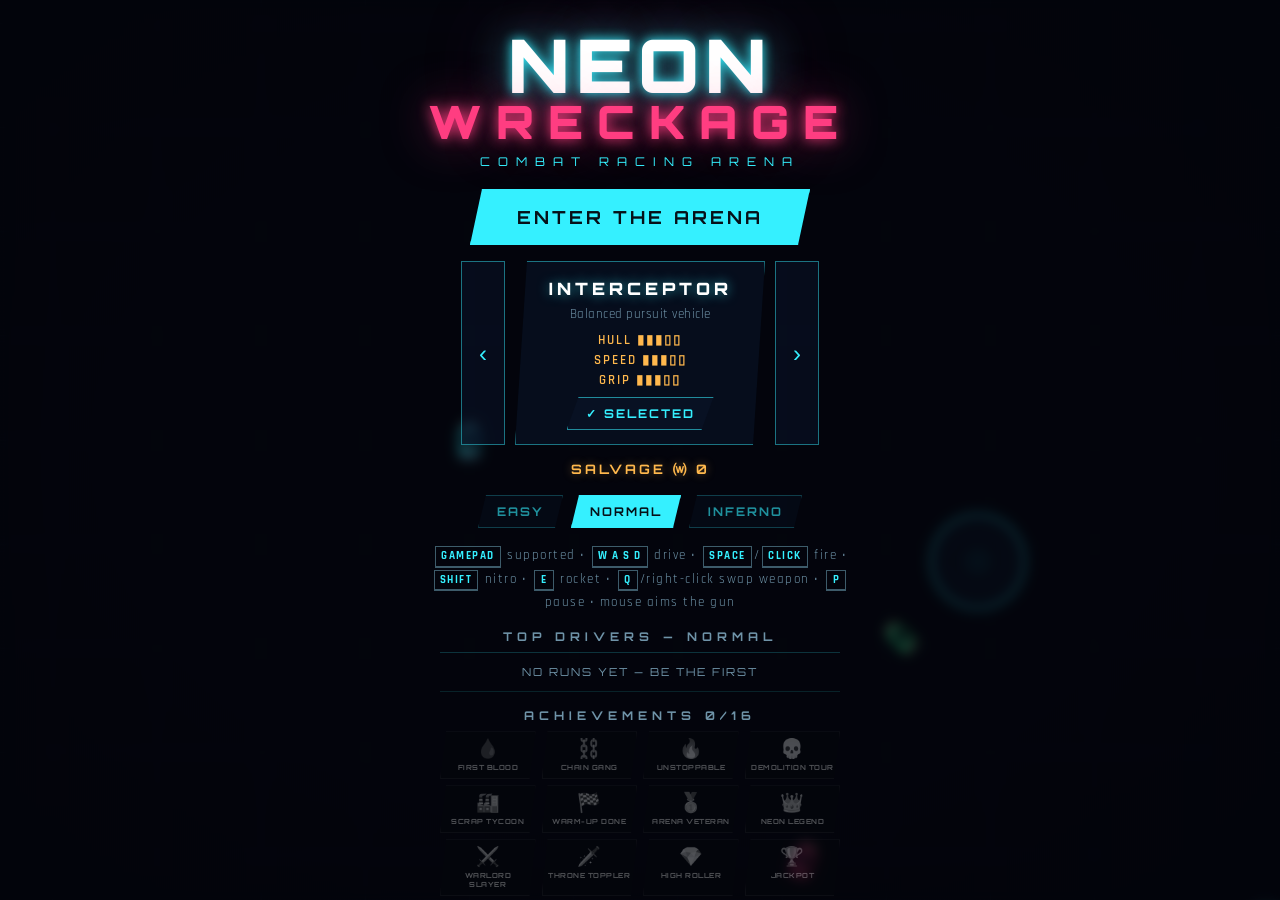
==== index.html @ 8a06252d "Android hardening + full offline UX + adaptive quality - Platform layer (js/platform.js): haptic fee" ====
<!DOCTYPE html>
<html lang="en">
<head>
<meta charset="utf-8">
<meta name="viewport" content="width=device-width, initial-scale=1, maximum-scale=1, user-scalable=no, viewport-fit=cover">
<title>NEON WRECKAGE — Combat Racing Arena</title>
<meta name="description" content="Top-down neon combat racing: drift, shoot, rocket and survive endless waves of rival cars.">
<meta name="theme-color" content="#04060f">
<link rel="icon" href="data:image/svg+xml,%3Csvg xmlns='http://www.w3.org/2000/svg' viewBox='0 0 32 32'%3E%3Ccircle cx='16' cy='16' r='13' fill='none' stroke='%2335f0ff' stroke-width='3'/%3E%3Ccircle cx='16' cy='16' r='5' fill='%23ff3d81'/%3E%3C/svg%3E">
<link rel="manifest" href="manifest.webmanifest">
<link rel="apple-touch-icon" href="assets/icon-192.png">
<meta name="mobile-web-app-capable" content="yes">
<meta name="apple-mobile-web-app-capable" content="yes">
<meta name="apple-mobile-web-app-status-bar-style" content="black-translucent">
<meta name="apple-mobile-web-app-title" content="NeonWreck">
<link rel="preconnect" href="https://fonts.googleapis.com">
<link rel="preconnect" href="https://fonts.gstatic.com" crossorigin>
<link href="https://fonts.googleapis.com/css2?family=Orbitron:wght@500;700;900&family=Rajdhani:wght@500;600;700&display=swap" rel="stylesheet">
<link rel="stylesheet" href="css/style.css">
</head>
<body>
<div id="app">
  <canvas id="game"></canvas>

  <!-- ======================= IN-GAME HUD ======================= -->
  <div id="hud" class="hidden">
    <div class="hud-left">
      <div class="bar hp"><div class="fill" id="hp-fill"></div><span id="hp-text">100</span><span class="bar-label">HULL</span></div>
      <div class="bar boost"><div class="fill" id="boost-fill"></div><span class="bar-label">NITRO</span></div>
      <div class="chip" id="rocket-chip">ROCKETS <b id="rocket-charges">2</b></div>
      <div class="chip" id="weapon-chip">GUN <b id="weapon-name">MG</b></div>
    </div>
    <div class="hud-center">
      <div id="wave-label">WAVE 1</div>
      <div id="enemies-label">4 HOSTILES</div>
    </div>
    <div id="boss-bar" class="hidden"><span id="boss-name">WARLORD</span><div class="bb-track"><i id="boss-fill"></i></div></div>
    <div class="hud-right">
      <div id="score-label">SCORE</div>
      <div id="score-value">0</div>
      <div id="combo" class="hidden"><span id="combo-x">x2</span><em>COMBO</em><div id="combo-bar"><i id="combo-fill"></i></div></div>
    </div>
    <div class="hud-buttons">
      <button id="btn-full" class="icon-btn" aria-label="Fullscreen">&#x26F6;</button>
      <button id="btn-mute" class="icon-btn" aria-label="Toggle sound">&#9834;</button>
      <button id="btn-pause" class="icon-btn" aria-label="Pause">&#10074;&#10074;</button>
    </div>
    <div id="offline-badge" class="hidden">&#9889; OFFLINE &mdash; PROGRESS SAVES LOCALLY</div>
  </div>

  <div id="banner"></div>
  <div id="hit-flash"></div>
  <div id="vignette"></div>
  <div id="scanlines"></div>

  <!-- ======================= TOUCH CONTROLS ======================= -->
  <div id="touch-ui" class="hidden">
    <div id="stick-zone"></div>
    <div id="stick" class="hidden"><div id="stick-knob"></div></div>
    <div id="btn-fire" class="tbtn"><span>FIRE</span></div>
    <div id="btn-rocket" class="tbtn small"><span>RKT</span></div>
    <div id="btn-boost" class="tbtn small"><span>NOS</span></div>
    <div id="btn-swap" class="tbtn small hidden"><span>SWP</span></div>
  </div>

  <!-- ======================= START SCREEN ======================= -->
  <div id="screen-start" class="screen visible">
    <div class="screen-inner">
      <div class="logo-wrap">
        <h1 class="logo">NEON<span>WRECKAGE</span></h1>
        <p class="tagline">COMBAT RACING ARENA</p>
      </div>
      <button id="btn-play" class="btn primary big">ENTER THE ARENA</button>
      <div class="garage">
        <button id="car-prev" class="arrow-btn" aria-label="Previous car">&#8249;</button>
        <div id="car-card" class="car-card">
          <div id="car-name">INTERCEPTOR</div>
          <div id="car-desc">Balanced pursuit vehicle</div>
          <div id="car-stats"></div>
          <button id="car-action" class="btn small-btn">&#10003; SELECTED</button>
        </div>
        <button id="car-next" class="arrow-btn" aria-label="Next car">&#8250;</button>
      </div>
      <div id="bank-label">SALVAGE &#x24B2; 0</div>
      <div class="diff-row">
        <button class="diff-btn" data-diff="easy">EASY</button>
        <button class="diff-btn" data-diff="normal">NORMAL</button>
        <button class="diff-btn" data-diff="inferno">INFERNO</button>
      </div>
      <div id="controls-hint" class="hint"></div>
      <div class="hs-block">
        <h2>TOP DRIVERS<span id="hs-diff-tag-start"></span></h2>
        <div id="start-highscores" class="hs-table"></div>
      </div>
      <div class="hs-block">
        <h2>ACHIEVEMENTS <span id="ach-count"></span></h2>
        <div id="ach-grid" class="ach-grid"></div>
      </div>
    </div>
  </div>

  <!-- achievement toast -->
  <div id="ach-toast"><span class="ic">&#127942;</span><div class="tx"><b>ACHIEVEMENT UNLOCKED</b><em id="ach-name"></em></div></div>

  <!-- PWA install banner -->
  <div id="install-banner" class="hidden"><span>&#128248; Install NEON WRECKAGE for fullscreen play</span><button id="btn-install" class="btn small-btn">INSTALL</button><button id="btn-install-x" aria-label="Dismiss">&times;</button></div>

  <!-- service worker update banner -->
  <div id="update-banner" class="hidden"><span>&#9889; New version ready</span><button id="btn-update" class="btn small-btn">REFRESH</button></div>

  <!-- ======================= PAUSE SCREEN ======================= -->
  <div id="screen-pause" class="screen">
    <div class="screen-inner">
      <h1 class="title-sm">PAUSED</h1>
      <button id="btn-resume" class="btn primary big">RESUME</button>
      <button id="btn-restart" class="btn">RESTART RUN</button>
      <button id="btn-quit" class="btn">QUIT TO MENU</button>
      <p class="hint">P / ESC to resume</p>
    </div>
  </div>

  <!-- ======================= UPGRADE SCREEN ======================= -->
  <div id="screen-upgrade" class="screen">
    <div class="screen-inner">
      <h1 class="title-sm">LEVEL UP</h1>
      <p class="hint-up">CHOOSE ONE UPGRADE</p>
      <div id="upgrade-cards" class="cards"></div>
      <p class="hint">Press <span class="key">1</span> <span class="key">2</span> <span class="key">3</span> or tap a card</p>
    </div>
  </div>

  <!-- ======================= GAME OVER SCREEN ======================= -->
  <div id="screen-over" class="screen">
    <div class="screen-inner">
      <h1 class="title-sm wrecked">WRECKED</h1>
      <div id="new-best" class="new-best hidden">&#9733; NEW PERSONAL BEST &#9733;</div>
      <div class="stats-grid">
        <div class="stat main"><label>SCORE</label><b id="stat-score">0</b></div>
        <div class="stat"><label>KILLS</label><b id="stat-kills">0</b></div>
        <div class="stat"><label>MAX COMBO</label><b id="stat-combo">x1</b></div>
        <div class="stat"><label>WAVE</label><b id="stat-wave">1</b></div>
        <div class="stat"><label>TIME</label><b id="stat-time">0:00</b></div>
        <div class="stat"><label>SALVAGE</label><b id="stat-coins">+0</b></div>
      </div>
      <div id="save-row" class="save-row hidden">
        <input id="name-input" maxlength="12" placeholder="YOUR NAME" autocomplete="off" spellcheck="false">
        <button id="btn-save" class="btn">SAVE</button>
      </div>
      <div class="hs-block">
        <h2>TOP DRIVERS<span id="hs-diff-tag-over"></span></h2>
        <div id="over-highscores" class="hs-table"></div>
      </div>
      <button id="btn-again" class="btn primary big">RACE AGAIN</button>
      <button id="btn-menu" class="btn">MENU</button>
      <p class="hint">R / ENTER for instant restart</p>
    </div>
  </div>
</div>

<noscript><p style="color:#fff;font-family:sans-serif;padding:2em">This game requires JavaScript.</p></noscript>
<script src="js/core.js"></script>
<script src="js/audio.js"></script>
<script src="js/fx.js"></script>
<script src="js/achievements.js"></script>
<script src="js/input.js"></script>
<script src="js/platform.js"></script>
<script src="js/game.js"></script>
<script>
if ('serviceWorker' in navigator) {
  window.addEventListener('load', function () {
    navigator.serviceWorker.register('./sw.js').then(function (reg) {
      if (window.Platform && Platform.swReady) Platform.swReady(reg);
    }).catch(function () {});
  });
}
</script>
</body>
</html>
---- css/style.css ----
/* ============================================================
   NEON WRECKAGE — style
   ============================================================ */
:root {
  --cyan: #35f0ff;
  --pink: #ff3d81;
  --amber: #ffb84d;
  --violet: #b06cff;
  --ink: #04060f;
  --panel: rgba(8, 14, 30, 0.86);
  --text: #d9f6ff;
  --dim: #6f93a8;
  --hud-font: 'Orbitron', 'Segoe UI', sans-serif;
  --body-font: 'Rajdhani', 'Segoe UI', sans-serif;
}

* { margin: 0; padding: 0; box-sizing: border-box; }

html, body {
  height: 100%;
  overflow: hidden;
  background: var(--ink);
  overscroll-behavior: none;
}

body {
  font-family: var(--body-font);
  color: var(--text);
  -webkit-user-select: none;
  user-select: none;
  -webkit-tap-highlight-color: transparent;
  touch-action: none;
}

#app { position: fixed; inset: 0; }

canvas#game {
  position: absolute;
  inset: 0;
  width: 100%;
  height: 100%;
  display: block;
  background: var(--ink);
}

.hidden { display: none !important; }

/* ---------------- overlays ---------------- */
#vignette {
  position: absolute; inset: 0; pointer-events: none; z-index: 5;
  background: radial-gradient(ellipse at center, transparent 52%, rgba(2, 4, 10, 0.55) 100%);
}
#scanlines {
  position: absolute; inset: 0; pointer-events: none; z-index: 5; opacity: 0.10;
  background: repeating-linear-gradient(0deg, rgba(255,255,255,0.35) 0 1px, transparent 1px 3px);
  mix-blend-mode: overlay;
}
#hit-flash {
  position: absolute; inset: 0; pointer-events: none; z-index: 6; opacity: 0;
  background: radial-gradient(ellipse at center, transparent 40%, rgba(255, 30, 70, 0.45) 100%);
  transition: opacity 0.35s ease-out;
}
#hit-flash.on { opacity: 1; transition: none; }

/* ---------------- HUD ---------------- */
#hud {
  position: absolute; inset: 0; pointer-events: none; z-index: 10;
  padding: calc(10px + env(safe-area-inset-top)) calc(12px + env(safe-area-inset-right))
           calc(10px + env(safe-area-inset-bottom)) calc(12px + env(safe-area-inset-left));
  font-family: var(--hud-font);
}
.hud-left { position: absolute; left: calc(12px + env(safe-area-inset-left)); top: calc(10px + env(safe-area-inset-top)); width: 190px; }

.bar {
  position: relative; height: 18px; margin-bottom: 6px;
  background: rgba(10, 20, 38, 0.8);
  border: 1px solid rgba(53, 240, 255, 0.35);
  box-shadow: 0 0 8px rgba(53, 240, 255, 0.15), inset 0 0 6px rgba(0,0,0,0.6);
  clip-path: polygon(0 0, 100% 0, calc(100% - 9px) 100%, 0 100%);
}
.bar .fill {
  position: absolute; inset: 2px; transform-origin: left center; transform: scaleX(1);
  transition: transform 0.12s linear;
}
.bar.hp .fill { background: linear-gradient(90deg, #17c96a, #5cff9d); box-shadow: 0 0 10px rgba(60,255,140,0.6); }
.bar.hp.low .fill { background: linear-gradient(90deg, #c9173f, #ff5470); box-shadow: 0 0 12px rgba(255,60,90,0.8); }
.bar.boost { height: 12px; width: 82%; }
.bar.boost .fill { background: linear-gradient(90deg, #ff7b3d, #ffd24d); box-shadow: 0 0 10px rgba(255,150,60,0.6); }
.bar-label {
  position: absolute; left: 6px; top: 50%; transform: translateY(-50%);
  font-size: 9px; letter-spacing: 2px; color: rgba(235,255,255,0.92); font-weight: 700;
  text-shadow: 0 1px 2px rgba(0,0,0,0.9);
}
#hp-text {
  position: absolute; right: 14px; top: 50%; transform: translateY(-50%);
  font-size: 10px; font-weight: 700; color: #eaffff; text-shadow: 0 1px 2px #000;
}

.chip {
  display: inline-block; margin-top: 2px; padding: 2px 10px 1px;
  font-size: 11px; font-weight: 700; letter-spacing: 2px; color: var(--amber);
  border: 1px solid rgba(255, 184, 77, 0.5);
  background: rgba(30, 18, 6, 0.6);
}
.chip b { font-size: 13px; color: #ffe9c2; }
.chip.ready { animation: chipPulse 1s ease-in-out infinite; }
@keyframes chipPulse { 50% { box-shadow: 0 0 12px rgba(255,184,77,0.7); } }

.hud-center {
  position: absolute; left: 50%; top: calc(8px + env(safe-area-inset-top)); transform: translateX(-50%);
  text-align: center;
}
#wave-label { font-size: 17px; font-weight: 900; letter-spacing: 4px; color: var(--cyan); text-shadow: 0 0 12px rgba(53,240,255,0.8); }
#enemies-label { font-size: 10px; letter-spacing: 3px; color: var(--pink); margin-top: 2px; font-weight: 700; }

/* boss health bar */
#boss-bar {
  position: absolute; left: 50%; top: calc(52px + env(safe-area-inset-top)); transform: translateX(-50%);
  width: min(440px, 62vw); text-align: center;
}
#boss-name {
  font-family: var(--hud-font); font-size: 11px; font-weight: 700; letter-spacing: 4px;
  color: #ff5470; text-shadow: 0 0 10px rgba(255, 60, 100, 0.8);
}
.bb-track {
  margin-top: 4px; height: 12px; border: 1px solid rgba(255, 60, 100, 0.6);
  background: rgba(20, 6, 12, 0.75); box-shadow: 0 0 12px rgba(255, 40, 80, 0.25), inset 0 0 6px rgba(0,0,0,0.7);
  clip-path: polygon(6px 0, 100% 0, calc(100% - 6px) 100%, 0 100%);
}
#boss-fill {
  display: block; height: 100%; transform-origin: left center; transform: scaleX(1);
  background: linear-gradient(90deg, #a01030, #ff3d5e 60%, #ff7b90);
  box-shadow: 0 0 12px rgba(255, 60, 100, 0.8);
  transition: transform 0.15s linear;
}

.hud-right { position: absolute; right: calc(64px + env(safe-area-inset-right)); top: calc(8px + env(safe-area-inset-top)); text-align: right; }
#score-label { font-size: 9px; letter-spacing: 3px; color: var(--dim); }
#score-value { font-size: 26px; font-weight: 900; color: #fff; text-shadow: 0 0 14px rgba(53,240,255,0.7); line-height: 1; }
#score-value.pop { animation: scorePop 0.25s ease-out; }
@keyframes scorePop { 30% { transform: scale(1.18); color: var(--cyan); } }

#combo { margin-top: 4px; }
#combo-x { font-size: 18px; font-weight: 900; color: var(--amber); text-shadow: 0 0 12px rgba(255,184,77,0.9); }
#combo-x.pop { animation: scorePop 0.2s ease-out; }
#combo em { font-style: normal; font-size: 9px; letter-spacing: 2px; color: var(--dim); margin-left: 4px; }
#combo-bar { width: 86px; height: 3px; margin: 3px 0 0 auto; background: rgba(255,255,255,0.12); }
#combo-fill { display: block; height: 100%; background: var(--amber); transform-origin: left center; box-shadow: 0 0 6px var(--amber); }

.hud-buttons { position: absolute; right: calc(10px + env(safe-area-inset-right)); top: calc(8px + env(safe-area-inset-top)); display: flex; gap: 8px; pointer-events: auto; }
.icon-btn {
  width: 38px; height: 38px; cursor: pointer;
  background: rgba(8, 14, 30, 0.7); color: var(--cyan);
  border: 1px solid rgba(53, 240, 255, 0.45);
  font-family: var(--hud-font); font-size: 13px; font-weight: 700;
  pointer-events: auto; touch-action: none;
}
.icon-btn:hover { background: rgba(53, 240, 255, 0.15); box-shadow: 0 0 10px rgba(53,240,255,0.5); }
.icon-btn:active { transform: scale(0.92); }
#btn-mute.off { color: var(--dim); border-color: rgba(120,140,160,0.35); text-decoration: line-through; }

/* ---------------- banner ---------------- */
#banner {
  position: absolute; left: 50%; top: 26%; transform: translate(-50%, 0) scale(0.6);
  z-index: 11; pointer-events: none; opacity: 0;
  font-family: var(--hud-font); font-weight: 900; font-size: 52px; letter-spacing: 10px;
  color: #fff; text-shadow: 0 0 18px var(--cyan), 0 0 60px rgba(53,240,255,0.6);
  white-space: nowrap;
}
#banner.show { animation: bannerIn 1.6s cubic-bezier(0.16, 1, 0.3, 1) forwards; }
@keyframes bannerIn {
  0% { opacity: 0; transform: translate(-50%, 0) scale(1.9); letter-spacing: 30px; }
  18% { opacity: 1; transform: translate(-50%, 0) scale(1); letter-spacing: 10px; }
  75% { opacity: 1; }
  100% { opacity: 0; transform: translate(-50%, -26px) scale(1.02); }
}

/* ---------------- screens ---------------- */
.screen {
  position: absolute; inset: 0; z-index: 20;
  display: flex; align-items: center; justify-content: center;
  background: rgba(3, 5, 12, 0.72);
  backdrop-filter: blur(6px); -webkit-backdrop-filter: blur(6px);
  opacity: 0; visibility: hidden; pointer-events: none;
  transition: opacity 0.28s ease;
  overflow-y: auto;
}
.screen.visible { opacity: 1; visibility: visible; pointer-events: auto; }
.screen-inner {
  display: flex; flex-direction: column; align-items: center; gap: 16px;
  padding: 30px 24px 40px; max-width: 560px; width: 100%; text-align: center;
  margin: auto;
}

.logo-wrap { margin-bottom: 4px; }
.logo {
  font-family: var(--hud-font); font-weight: 900; font-size: clamp(42px, 9vw, 74px);
  line-height: 0.95; letter-spacing: 6px; color: #fff;
  text-shadow: 0 0 12px var(--cyan), 0 0 42px rgba(53,240,255,0.55), 0 0 90px rgba(255,61,129,0.35);
  animation: logoFlicker 4.5s linear infinite;
}
.logo span { display: block; font-size: 0.62em; letter-spacing: 14px; color: var(--pink); text-shadow: 0 0 14px var(--pink), 0 0 50px rgba(255,61,129,0.6); }
@keyframes logoFlicker {
  0%, 100% { opacity: 1; } 3% { opacity: 0.75; } 4% { opacity: 1; }
  42% { opacity: 1; } 43% { opacity: 0.6; } 44% { opacity: 1; } 45% { opacity: 0.8; } 46% { opacity: 1; }
}
.tagline { margin-top: 10px; font-family: var(--hud-font); font-size: 12px; letter-spacing: 8px; color: var(--cyan); }
.title-sm {
  font-family: var(--hud-font); font-weight: 900; font-size: clamp(34px, 7vw, 52px);
  letter-spacing: 8px; color: #fff; text-shadow: 0 0 16px var(--cyan), 0 0 50px rgba(53,240,255,0.5);
}
.title-sm.wrecked { color: #fff; text-shadow: 0 0 16px var(--pink), 0 0 55px rgba(255,61,129,0.65); }

/* buttons */
.btn {
  font-family: var(--hud-font); font-weight: 700; font-size: 15px; letter-spacing: 3px;
  color: var(--cyan); background: rgba(10, 20, 40, 0.55);
  border: 1px solid rgba(53, 240, 255, 0.55);
  padding: 12px 30px; cursor: pointer; position: relative;
  clip-path: polygon(12px 0, 100% 0, calc(100% - 12px) 100%, 0 100%);
  transition: background 0.15s, box-shadow 0.15s, transform 0.08s;
  touch-action: manipulation;
}
.btn:hover { background: rgba(53, 240, 255, 0.16); box-shadow: 0 0 18px rgba(53,240,255,0.45); }
.btn:active { transform: scale(0.96); }
.btn.primary { color: #061018; background: var(--cyan); border-color: var(--cyan); box-shadow: 0 0 26px rgba(53,240,255,0.55); text-shadow: none; }
.btn.primary:hover { background: #7ff7ff; box-shadow: 0 0 36px rgba(53,240,255,0.85); }
.btn.big { font-size: 18px; padding: 16px 46px; }

.hint { font-size: 13px; letter-spacing: 1.5px; color: var(--dim); line-height: 1.7; max-width: 460px; }
.hint b { color: var(--text); font-weight: 700; }
.hint-up { font-family: var(--hud-font); font-size: 12px; letter-spacing: 5px; color: var(--amber); margin-top: -6px; }

/* upgrade cards */
.cards { display: flex; flex-wrap: wrap; justify-content: center; gap: 14px; }
.card {
  width: 152px; min-height: 178px; padding: 18px 12px 12px; cursor: pointer;
  display: flex; flex-direction: column; align-items: center; gap: 8px;
  font-family: var(--body-font); color: var(--text);
  background: rgba(8, 16, 32, 0.85);
  border: 1px solid rgba(53, 240, 255, 0.4);
  clip-path: polygon(10px 0, 100% 0, calc(100% - 10px) 100%, 0 100%);
  transition: background 0.15s, box-shadow 0.15s, transform 0.12s;
  touch-action: manipulation;
}
.card .ic { font-size: 34px; line-height: 1; filter: drop-shadow(0 0 8px rgba(53,240,255,0.45)); }
.card .nm { font-family: var(--hud-font); font-size: 12px; font-weight: 700; letter-spacing: 1px; color: #fff; text-align: center; }
.card .ds { font-size: 12.5px; color: var(--dim); text-align: center; line-height: 1.35; flex: 1; }
.card .lv { font-family: var(--hud-font); font-size: 10px; letter-spacing: 2px; color: var(--amber); }
.card .key { align-self: center; }
.card:hover { background: rgba(53, 240, 255, 0.12); box-shadow: 0 0 22px rgba(53,240,255,0.35); transform: translateY(-4px); }
.card:hover .ic { filter: drop-shadow(0 0 12px rgba(53,240,255,0.8)); }
.card:active { transform: scale(0.95); }
@media (max-width: 560px) {
  .card { width: calc(50% - 14px); min-height: 150px; padding: 12px 8px 10px; }
  .card .ic { font-size: 26px; }
}
.key { display:inline-block; min-width:20px; padding:0 5px; margin:0 2px; border:1px solid rgba(120,180,200,0.5); border-bottom-width:2px; font-weight:700; color:var(--cyan); font-size:11px; }

/* stats / game over */
.stats-grid { display: flex; flex-wrap: wrap; justify-content: center; gap: 10px; }
.stat {
  min-width: 86px; padding: 8px 14px;
  border: 1px solid rgba(53, 240, 255, 0.25); background: rgba(8, 16, 32, 0.7);
  clip-path: polygon(8px 0, 100% 0, calc(100% - 8px) 100%, 0 100%);
}
.stat label { display: block; font-family: var(--hud-font); font-size: 9px; letter-spacing: 2px; color: var(--dim); }
.stat b { font-family: var(--hud-font); font-size: 22px; font-weight: 700; color: #fff; }
.stat.main { border-color: rgba(255, 184, 77, 0.6); }
.stat.main b { font-size: 34px; color: var(--amber); text-shadow: 0 0 16px rgba(255,184,77,0.7); }

.new-best {
  font-family: var(--hud-font); font-weight: 700; letter-spacing: 4px; font-size: 15px;
  color: var(--amber); text-shadow: 0 0 14px rgba(255,184,77,0.8);
  animation: bestBlink 0.9s ease-in-out infinite;
}
@keyframes bestBlink { 50% { opacity: 0.45; } }

.save-row { display: flex; gap: 10px; }
#name-input {
  font-family: var(--hud-font); font-size: 15px; font-weight: 700; letter-spacing: 2px;
  color: var(--cyan); background: rgba(8, 16, 32, 0.85);
  border: 1px solid rgba(53, 240, 255, 0.45); padding: 10px 14px; width: 190px;
  outline: none; text-transform: uppercase; text-align: center;
}
#name-input:focus { box-shadow: 0 0 12px rgba(53,240,255,0.4); border-color: var(--cyan); }

/* high-score table */
/* garage & difficulty */
.garage { display: flex; align-items: stretch; gap: 10px; }
.arrow-btn {
  width: 44px; cursor: pointer; color: var(--cyan);
  background: rgba(10, 20, 40, 0.55); border: 1px solid rgba(53, 240, 255, 0.45);
  font-size: 24px; font-family: var(--hud-font); touch-action: manipulation;
}
.arrow-btn:hover { background: rgba(53, 240, 255, 0.15); box-shadow: 0 0 12px rgba(53,240,255,0.4); }
.arrow-btn:active { transform: scale(0.92); }
.car-card {
  width: 250px; padding: 16px 14px 14px;
  display: flex; flex-direction: column; align-items: center; gap: 7px;
  background: rgba(8, 16, 32, 0.85); border: 1px solid rgba(53, 240, 255, 0.45);
  clip-path: polygon(12px 0, 100% 0, calc(100% - 12px) 100%, 0 100%);
  transition: box-shadow 0.15s;
}
.car-card:hover { box-shadow: 0 0 20px rgba(53, 240, 255, 0.25); }
.car-card.locked { border-color: rgba(255, 184, 77, 0.55); }
.car-card.locked #car-name { color: var(--amber); }
#car-name { font-family: var(--hud-font); font-size: 17px; font-weight: 900; letter-spacing: 4px; color: #fff; text-shadow: 0 0 12px rgba(53,240,255,0.6); }
#car-desc { font-size: 13px; color: var(--dim); text-align: center; min-height: 17px; letter-spacing: 0.5px; }
#car-stats { font-size: 12.5px; color: var(--amber); letter-spacing: 2px; line-height: 1.6; font-weight: 600; }
.btn.small-btn { font-size: 12px; padding: 8px 18px; letter-spacing: 2px; }
.btn.small-btn.cant { opacity: 0.45; cursor: not-allowed; }
#bank-label { font-family: var(--hud-font); font-size: 13px; font-weight: 700; letter-spacing: 3px; color: var(--amber); text-shadow: 0 0 10px rgba(255,184,77,0.4); }
.diff-row { display: flex; gap: 8px; }
.diff-btn {
  font-family: var(--hud-font); font-size: 12px; font-weight: 700; letter-spacing: 2px;
  color: var(--cyan); background: rgba(10, 20, 40, 0.55);
  border: 1px solid rgba(53, 240, 255, 0.4); padding: 8px 18px; cursor: pointer;
  opacity: 0.6; touch-action: manipulation;
  clip-path: polygon(8px 0, 100% 0, calc(100% - 8px) 100%, 0 100%);
}
.diff-btn:hover { opacity: 0.9; }
.diff-btn.active {
  opacity: 1; color: #061018; background: var(--cyan); border-color: var(--cyan);
  box-shadow: 0 0 16px rgba(53, 240, 255, 0.55);
}
.diff-btn[data-diff="inferno"].active { background: var(--pink); border-color: var(--pink); box-shadow: 0 0 16px rgba(255,61,129,0.6); color: #fff; }

.hs-block { width: 100%; max-width: 400px; }
.hs-block h2 {
  font-family: var(--hud-font); font-size: 12px; letter-spacing: 5px; color: var(--dim);
  margin-bottom: 8px; font-weight: 700;
}
.hs-table { border-top: 1px solid rgba(53,240,255,0.2); }
.hs-row {
  display: flex; align-items: center; gap: 10px; padding: 5px 10px;
  border-bottom: 1px solid rgba(53,240,255,0.12);
  font-family: var(--hud-font); font-size: 13px;
}
.hs-row .rank { width: 26px; color: var(--dim); font-weight: 700; }
.hs-row .name { flex: 1; text-align: left; letter-spacing: 2px; color: var(--text); overflow: hidden; text-overflow: ellipsis; white-space: nowrap; }
.hs-row .score { font-weight: 700; color: var(--cyan); }
.hs-row .wv { font-size: 10px; color: var(--dim); width: 52px; text-align: right; }
.hs-row.me { background: rgba(255, 184, 77, 0.12); }
.hs-row.me .name { color: var(--amber); }
.hs-row.first .rank { color: var(--amber); }
.hs-row.empty { justify-content: center; color: var(--dim); letter-spacing: 2px; padding: 12px; font-size: 11px; }

/* achievements */
.ach-grid { display: grid; grid-template-columns: repeat(4, 1fr); gap: 6px; }
.ach-tile {
  display: flex; flex-direction: column; align-items: center; gap: 4px;
  padding: 8px 4px 6px; opacity: 0.32; filter: grayscale(1);
  border: 1px solid rgba(53, 240, 255, 0.15); background: rgba(8, 16, 32, 0.55);
  clip-path: polygon(6px 0, 100% 0, calc(100% - 6px) 100%, 0 100%);
  transition: opacity 0.2s, filter 0.2s;
}
.ach-tile .ic { font-size: 19px; line-height: 1; }
.ach-tile .nm { font-family: var(--hud-font); font-size: 7px; font-weight: 700; letter-spacing: 0.5px; text-align: center; color: var(--text); }
.ach-tile.got {
  opacity: 1; filter: none;
  border-color: rgba(255, 184, 77, 0.5);
  background: rgba(30, 22, 8, 0.6);
  box-shadow: 0 0 10px rgba(255, 184, 77, 0.15);
}

/* achievement toast */
#ach-toast {
  position: absolute; left: 14px; top: calc(120px + env(safe-area-inset-top)); z-index: 12;
  display: flex; align-items: center; gap: 12px; padding: 10px 18px 10px 12px;
  background: rgba(10, 16, 30, 0.92); border: 1px solid rgba(255, 184, 77, 0.7);
  box-shadow: 0 0 24px rgba(255, 184, 77, 0.3);
  clip-path: polygon(10px 0, 100% 0, calc(100% - 10px) 100%, 0 100%);
  pointer-events: none;
  transform: translateX(-130%);
  transition: transform 0.4s cubic-bezier(0.16, 1, 0.3, 1);
}
#ach-toast.show { transform: translateX(0); }
#ach-toast .ic { font-size: 26px; }
#ach-toast .tx b { display: block; font-family: var(--hud-font); font-size: 9px; letter-spacing: 2px; color: var(--amber); }
#ach-toast .tx em { font-style: normal; font-family: var(--hud-font); font-size: 14px; font-weight: 700; letter-spacing: 1px; color: #fff; }

/* offline badge */
#offline-badge {
  position: absolute; left: 50%; bottom: calc(10px + env(safe-area-inset-bottom)); transform: translateX(-50%);
  z-index: 10; pointer-events: none;
  font-family: var(--hud-font); font-size: 10px; font-weight: 700; letter-spacing: 2px;
  color: var(--amber); padding: 5px 14px;
  background: rgba(20, 14, 4, 0.8); border: 1px solid rgba(255, 184, 77, 0.5);
  clip-path: polygon(8px 0, 100% 0, calc(100% - 8px) 100%, 0 100%);
}

/* service worker update banner */
#update-banner {
  position: absolute; left: 50%; top: calc(16px + env(safe-area-inset-top)); transform: translateX(-50%);
  z-index: 30; display: flex; align-items: center; gap: 12px;
  padding: 10px 12px 10px 18px;
  background: rgba(10, 16, 30, 0.95); border: 1px solid rgba(255, 184, 77, 0.6);
  box-shadow: 0 0 24px rgba(255, 184, 77, 0.3);
  font-size: 13px; color: var(--text);
}

/* install banner */
#install-banner {
  position: absolute; left: 50%; bottom: calc(18px + env(safe-area-inset-bottom)); transform: translateX(-50%);
  z-index: 30; display: flex; align-items: center; gap: 12px;
  padding: 10px 12px 10px 18px; max-width: min(92vw, 480px);
  background: rgba(10, 16, 30, 0.95); border: 1px solid rgba(53, 240, 255, 0.55);
  box-shadow: 0 0 24px rgba(53, 240, 255, 0.25);
  font-size: 13px; letter-spacing: 0.5px; color: var(--text);
}
#install-banner button#btn-install-x {
  background: none; border: none; color: var(--dim); font-size: 20px; cursor: pointer; padding: 0 4px;
}

/* ---------------- touch controls ---------------- */
#touch-ui { position: absolute; inset: 0; z-index: 15; pointer-events: none; }
#stick-zone {
  position: absolute; left: 0; bottom: 0; width: 55%; height: 78%;
  pointer-events: auto; touch-action: none;
}
#stick {
  position: absolute; width: 128px; height: 128px; margin: -64px 0 0 -64px;
  border: 2px solid rgba(53, 240, 255, 0.4); border-radius: 50%;
  background: rgba(53, 240, 255, 0.06); pointer-events: none;
}
#stick-knob {
  position: absolute; left: 50%; top: 50%; width: 52px; height: 52px; margin: -26px 0 0 -26px;
  border-radius: 50%; background: rgba(53, 240, 255, 0.35);
  border: 2px solid rgba(53, 240, 255, 0.8); box-shadow: 0 0 16px rgba(53,240,255,0.5);
}
.tbtn {
  position: absolute; pointer-events: auto; touch-action: none;
  display: flex; align-items: center; justify-content: center;
  border-radius: 50%; cursor: pointer;
  font-family: var(--hud-font); font-weight: 700; letter-spacing: 2px; color: #eaffff;
  border: 2px solid rgba(255, 255, 255, 0.35);
  background: rgba(20, 30, 55, 0.45);
}
.tbtn span { pointer-events: none; }
.tbtn.pressed { transform: scale(0.9); filter: brightness(1.5); }
#btn-fire {
  right: calc(24px + env(safe-area-inset-right)); bottom: calc(66px + env(safe-area-inset-bottom));
  width: 104px; height: 104px; font-size: 17px;
  border-color: rgba(255, 61, 129, 0.7); background: rgba(255, 61, 129, 0.16);
  box-shadow: 0 0 18px rgba(255,61,129,0.25);
}
#btn-rocket {
  right: calc(146px + env(safe-area-inset-right)); bottom: calc(52px + env(safe-area-inset-bottom));
  width: 68px; height: 68px; font-size: 12px;
  border-color: rgba(255, 184, 77, 0.7); background: rgba(255, 184, 77, 0.14);
}
#btn-boost {
  right: calc(150px + env(safe-area-inset-right)); bottom: calc(142px + env(safe-area-inset-bottom));
  width: 60px; height: 60px; font-size: 12px;
  border-color: rgba(53, 240, 255, 0.7); background: rgba(53, 240, 255, 0.12);
}
#btn-swap {
  right: calc(46px + env(safe-area-inset-right)); bottom: calc(196px + env(safe-area-inset-bottom));
  width: 56px; height: 56px; font-size: 11px;
  border-color: rgba(176, 108, 255, 0.75); background: rgba(176, 108, 255, 0.14);
  color: #e6d5ff;
}
#weapon-chip { margin-left: 6px; color: #b06cff; border-color: rgba(176, 108, 255, 0.5); background: rgba(18, 10, 32, 0.6); }
#weapon-chip b { color: #e6d5ff; }

@media (max-width: 760px) {
  .ach-grid { gap: 4px; }
  .ach-tile .ic { font-size: 15px; }
  .ach-tile .nm { font-size: 6px; }
  #ach-toast { top: calc(96px + env(safe-area-inset-top)); padding: 8px 14px 8px 10px; }
  #ach-toast .ic { font-size: 20px; }
  #ach-toast .tx em { font-size: 12px; }
  .car-card { width: 210px; padding: 12px 10px 10px; }
  #car-name { font-size: 14px; }
  .arrow-btn { width: 38px; font-size: 20px; }
  .diff-btn { padding: 7px 13px; font-size: 11px; }
  #banner { font-size: 30px; letter-spacing: 6px; }
  .hud-left { width: 150px; }
  #score-value { font-size: 20px; }
  #wave-label { font-size: 13px; letter-spacing: 3px; }
  .hud-right { right: calc(100px + env(safe-area-inset-right)); }
  .bar-label { font-size: 8px; letter-spacing: 1px; }
  .stat b { font-size: 17px; } .stat.main b { font-size: 26px; }
  .btn.big { font-size: 15px; padding: 13px 34px; }
  .hs-row { font-size: 11px; } .hs-row .wv { width: 44px; }
}
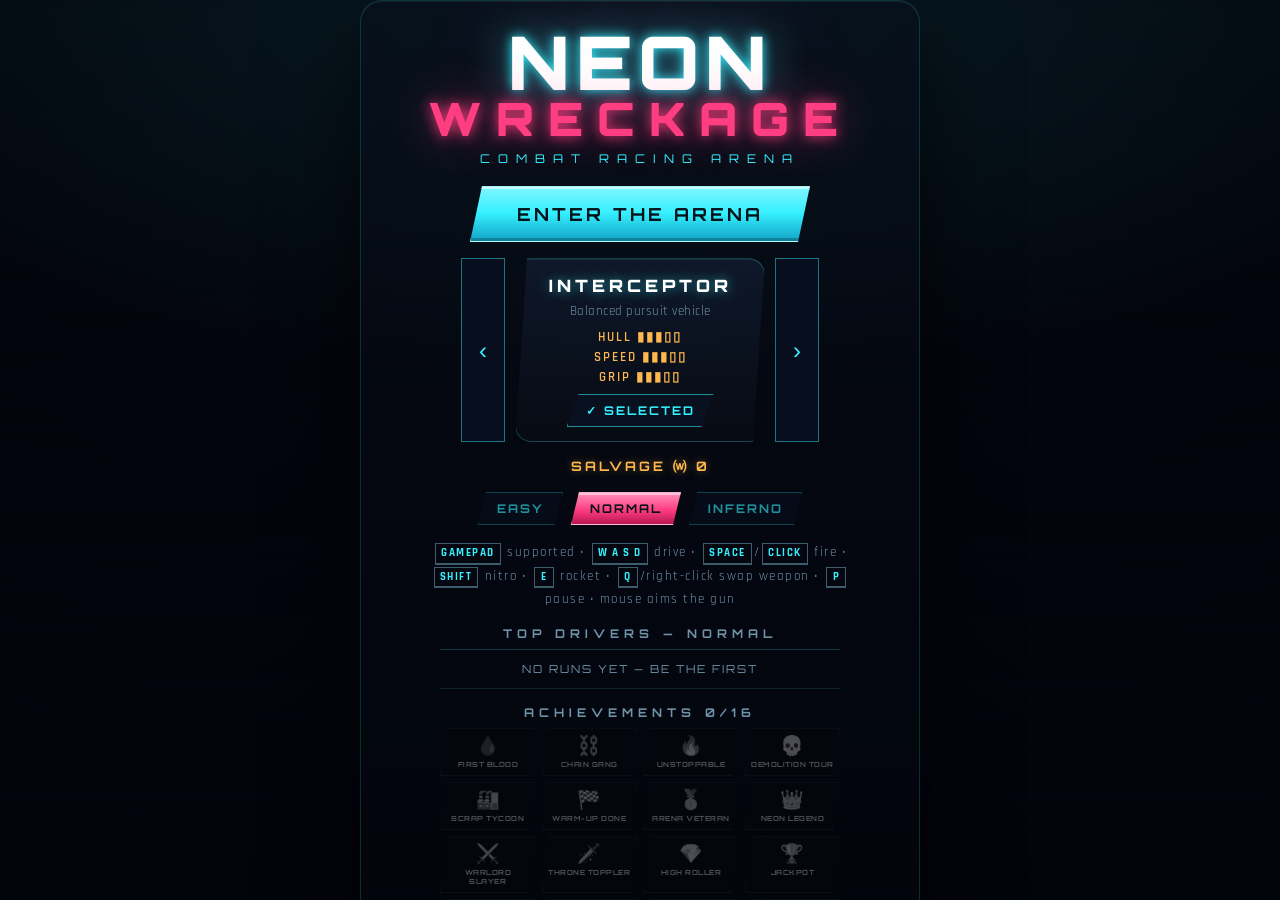
==== commit bb5a2608: "NEON WRECKAGE: three.js 3D presentation layer + UI polish Adds a real 3D view of the arena without t" ====
--- a/index.html
+++ b/index.html
@@ -20,6 +20,7 @@
 </head>
 <body>
 <div id="app">
+  <canvas id="gl" aria-hidden="true"></canvas>
   <canvas id="game"></canvas>
 
   <!-- ======================= IN-GAME HUD ======================= -->
@@ -32,6 +33,7 @@
     </div>
     <div class="hud-center">
       <div id="wave-label">WAVE 1</div>
+      <div id="gl-badge">3D</div>
       <div id="enemies-label">4 HOSTILES</div>
     </div>
     <div id="boss-bar" class="hidden"><span id="boss-name">WARLORD</span><div class="bb-track"><i id="boss-fill"></i></div></div>
@@ -41,6 +43,7 @@
       <div id="combo" class="hidden"><span id="combo-x">x2</span><em>COMBO</em><div id="combo-bar"><i id="combo-fill"></i></div></div>
     </div>
     <div class="hud-buttons">
+      <button id="btn-3d" class="icon-btn off" aria-label="Toggle 3D view">3D</button>
       <button id="btn-full" class="icon-btn" aria-label="Fullscreen">&#x26F6;</button>
       <button id="btn-mute" class="icon-btn" aria-label="Toggle sound">&#9834;</button>
       <button id="btn-pause" class="icon-btn" aria-label="Pause">&#10074;&#10074;</button>
@@ -164,6 +167,8 @@
 <script src="js/achievements.js"></script>
 <script src="js/input.js"></script>
 <script src="js/platform.js"></script>
+<script src="vendor/three.min.js"></script>
+<script src="js/render3d.js"></script>
 <script src="js/game.js"></script>
 <script>
 if ('serviceWorker' in navigator) {
--- a/css/style.css
+++ b/css/style.css
@@ -485,3 +485,168 @@
   .btn.big { font-size: 15px; padding: 13px 34px; }
   .hs-row { font-size: 11px; } .hs-row .wv { width: 44px; }
 }
+
+
+/* ============================================================
+   3D layer (three.js)
+   The WebGL canvas sits behind the 2D canvas. When 3D is on the 2D
+   canvas clears to transparent, so whatever the 2D renderer still
+   draws (FX, bullets, health bars) composites over the 3D scene.
+   ============================================================ */
+#gl {
+  position: absolute; inset: 0;
+  width: 100%; height: 100%;
+  display: none;              /* flipped to block by Render3D.setEnabled */
+  z-index: 0;
+  background: #04060f;
+  touch-action: none;
+}
+#game { z-index: 1; }
+
+.icon-btn.off { opacity: 0.55; }
+.icon-btn.on3d {
+  opacity: 1;
+  color: #04060f;
+  background: linear-gradient(180deg, #7ef6ff, #35f0ff);
+  box-shadow: 0 0 14px rgba(53, 240, 255, 0.65);
+}
+
+/* small "3D" badge shown next to the wave label while the layer is live */
+#gl-badge {
+  position: absolute; left: 50%; transform: translateX(-50%);
+  margin-top: 34px;
+  font: 700 10px/1 Orbitron, monospace;
+  letter-spacing: 0.18em;
+  color: #35f0ff; opacity: 0.75;
+  text-shadow: 0 0 8px rgba(53, 240, 255, 0.8);
+  pointer-events: none;
+  display: none;
+}
+#gl-badge.live { display: block; }
+
+/* ============================================================
+   UI polish pass
+   * the start screen drops its flat scrim so the 3D hero car shows
+     through, keeping only a soft gradient behind the text column
+   * cards, buttons and bars get depth (inset highlights + layered
+     shadows) instead of flat fills
+   * a slow scan sweep and a corner-frame make the arena feel framed
+   ============================================================ */
+
+/* --- start screen: let the showcase breathe --- */
+#screen-start {
+  background:
+    radial-gradient(ellipse 120% 70% at 50% 0%, rgba(53, 240, 255, 0.10), transparent 60%),
+    linear-gradient(180deg, rgba(3, 5, 12, 0.80) 0%, rgba(3, 5, 12, 0.42) 42%, rgba(3, 5, 12, 0.88) 100%);
+  backdrop-filter: none; -webkit-backdrop-filter: none;
+}
+#screen-start .screen-inner {
+  background: linear-gradient(180deg, rgba(8, 14, 26, 0.55), rgba(4, 7, 14, 0.30));
+  border: 1px solid rgba(53, 240, 255, 0.16);
+  border-radius: 22px;
+  box-shadow: 0 30px 90px rgba(0, 0, 0, 0.65), inset 0 1px 0 rgba(255, 255, 255, 0.06);
+  padding: 26px 22px 34px;
+}
+
+/* --- garage card: glass panel with a lit top edge --- */
+.car-card {
+  position: relative;
+  background: linear-gradient(180deg, rgba(16, 26, 44, 0.92), rgba(7, 11, 20, 0.94));
+  border: 1px solid rgba(53, 240, 255, 0.22);
+  border-radius: 16px;
+  box-shadow:
+    0 18px 44px rgba(0, 0, 0, 0.55),
+    inset 0 1px 0 rgba(255, 255, 255, 0.08),
+    0 0 0 1px rgba(0, 0, 0, 0.5);
+  transition: transform 0.22s cubic-bezier(.2,.9,.3,1.2), box-shadow 0.22s ease;
+}
+.car-card:hover { transform: translateY(-2px); box-shadow: 0 22px 54px rgba(0,0,0,0.6), inset 0 1px 0 rgba(255,255,255,0.1), 0 0 26px rgba(53,240,255,0.12); }
+
+/* stat bars: track + glossy fill */
+.car-stats .track, .stat-track { background: rgba(255, 255, 255, 0.07); border-radius: 6px; overflow: hidden; box-shadow: inset 0 1px 2px rgba(0,0,0,0.6); }
+.car-stats .fill, .stat-fill {
+  background: linear-gradient(180deg, #7ef6ff, #35f0ff 55%, #14a6c8);
+  box-shadow: 0 0 12px rgba(53, 240, 255, 0.55);
+  border-radius: 6px;
+  transition: width 0.32s cubic-bezier(.2,.9,.3,1.2);
+}
+
+/* primary button: bevelled neon plate */
+.btn.primary {
+  position: relative;
+  background: linear-gradient(180deg, #7ef6ff, #35f0ff 48%, #12a3c4);
+  color: #04121a;
+  border: 1px solid rgba(190, 250, 255, 0.85);
+  box-shadow:
+    0 10px 26px rgba(53, 240, 255, 0.30),
+    0 2px 0 rgba(255, 255, 255, 0.55) inset,
+    0 -3px 0 rgba(0, 0, 0, 0.22) inset;
+  letter-spacing: 3px;
+  transition: transform 0.14s ease, box-shadow 0.2s ease, filter 0.2s ease;
+}
+.btn.primary:hover { filter: brightness(1.08); box-shadow: 0 14px 34px rgba(53,240,255,0.42), 0 2px 0 rgba(255,255,255,0.6) inset, 0 -3px 0 rgba(0,0,0,0.22) inset; }
+.btn.primary:active { transform: translateY(2px) scale(0.995); box-shadow: 0 4px 14px rgba(53,240,255,0.3), 0 1px 0 rgba(255,255,255,0.4) inset; }
+.btn.primary.big { animation: playPulse 2.6s ease-in-out infinite; }
+@keyframes playPulse {
+  0%, 100% { box-shadow: 0 10px 26px rgba(53,240,255,0.30), 0 2px 0 rgba(255,255,255,0.55) inset, 0 -3px 0 rgba(0,0,0,0.22) inset; }
+  50% { box-shadow: 0 14px 40px rgba(53,240,255,0.55), 0 2px 0 rgba(255,255,255,0.6) inset, 0 -3px 0 rgba(0,0,0,0.22) inset; }
+}
+
+/* difficulty pills: selected state glows, unselected recedes */
+.diff-btn {
+  position: relative;
+  transition: transform 0.16s ease, box-shadow 0.2s ease, color 0.2s ease, background 0.2s ease;
+}
+.diff-btn:hover { transform: translateY(-1px); }
+.diff-btn.active, .diff-btn[aria-pressed="true"] {
+  color: #04121a;
+  background: linear-gradient(180deg, #ff8fb8, #ff3d81 55%, #b8174f);
+  border-color: rgba(255, 190, 215, 0.9);
+  box-shadow: 0 8px 22px rgba(255, 61, 129, 0.4), 0 2px 0 rgba(255,255,255,0.45) inset;
+}
+
+/* --- HUD: crisper bars with a highlight streak --- */
+.bar .fill { box-shadow: 0 0 14px rgba(53, 240, 255, 0.5); border-radius: 1px; }
+.bar.hp .fill { box-shadow: 0 0 14px rgba(88, 255, 155, 0.45); }
+.bar .fill::after {
+  content: ''; position: absolute; inset: 0 0 auto 0; height: 42%;
+  background: linear-gradient(180deg, rgba(255,255,255,0.35), rgba(255,255,255,0));
+  border-radius: inherit; pointer-events: none;
+}
+.chip {
+  transition: transform 0.16s ease, box-shadow 0.2s ease;
+  box-shadow: inset 0 1px 0 rgba(255,255,255,0.08), 0 6px 18px rgba(0,0,0,0.45);
+}
+.chip b { text-shadow: 0 0 10px currentColor; }
+
+/* score pops when it changes (game.js toggles .pop every 10th point) */
+#score-value { transition: transform 0.18s cubic-bezier(.2,.9,.3,1.4), color 0.2s ease; will-change: transform; }
+#score-value.pop { animation: scorePop 0.32s cubic-bezier(.2,.9,.3,1.5); }
+@keyframes scorePop {
+  0% { transform: scale(1); color: inherit; text-shadow: none; }
+  38% { transform: scale(1.16); color: #9ffbff; text-shadow: 0 0 18px rgba(53,240,255,0.9); }
+  100% { transform: scale(1); color: inherit; }
+}
+
+/* --- screen frames: viewfinder corners so play feels contained --- */
+#screen-start .screen-inner::before,
+#screen-over .screen-inner::before,
+#screen-pause .screen-inner::before {
+  content: '';
+  position: absolute; inset: -10px;
+  border-radius: 26px;
+  pointer-events: none;
+  background:
+    linear-gradient(90deg, rgba(53,240,255,0.55) 0 22px, transparent 22px) top left / 100% 2px no-repeat,
+    linear-gradient(90deg, transparent calc(100% - 22px), rgba(255,61,129,0.55) 0) bottom right / 100% 2px no-repeat,
+    linear-gradient(180deg, rgba(53,240,255,0.55) 0 22px, transparent 22px) top left / 2px 100% no-repeat,
+    linear-gradient(180deg, transparent calc(100% - 22px), rgba(255,61,129,0.55) 0) bottom right / 2px 100% no-repeat;
+  opacity: 0.7;
+}
+
+/* --- reduced motion: respect the OS setting --- */
+@media (prefers-reduced-motion: reduce) {
+  .btn.primary.big, .logo { animation: none !important; }
+  .car-card:hover, .btn:hover, .diff-btn:hover { transform: none; }
+  .car-stats .fill, .stat-fill { transition: none; }
+}
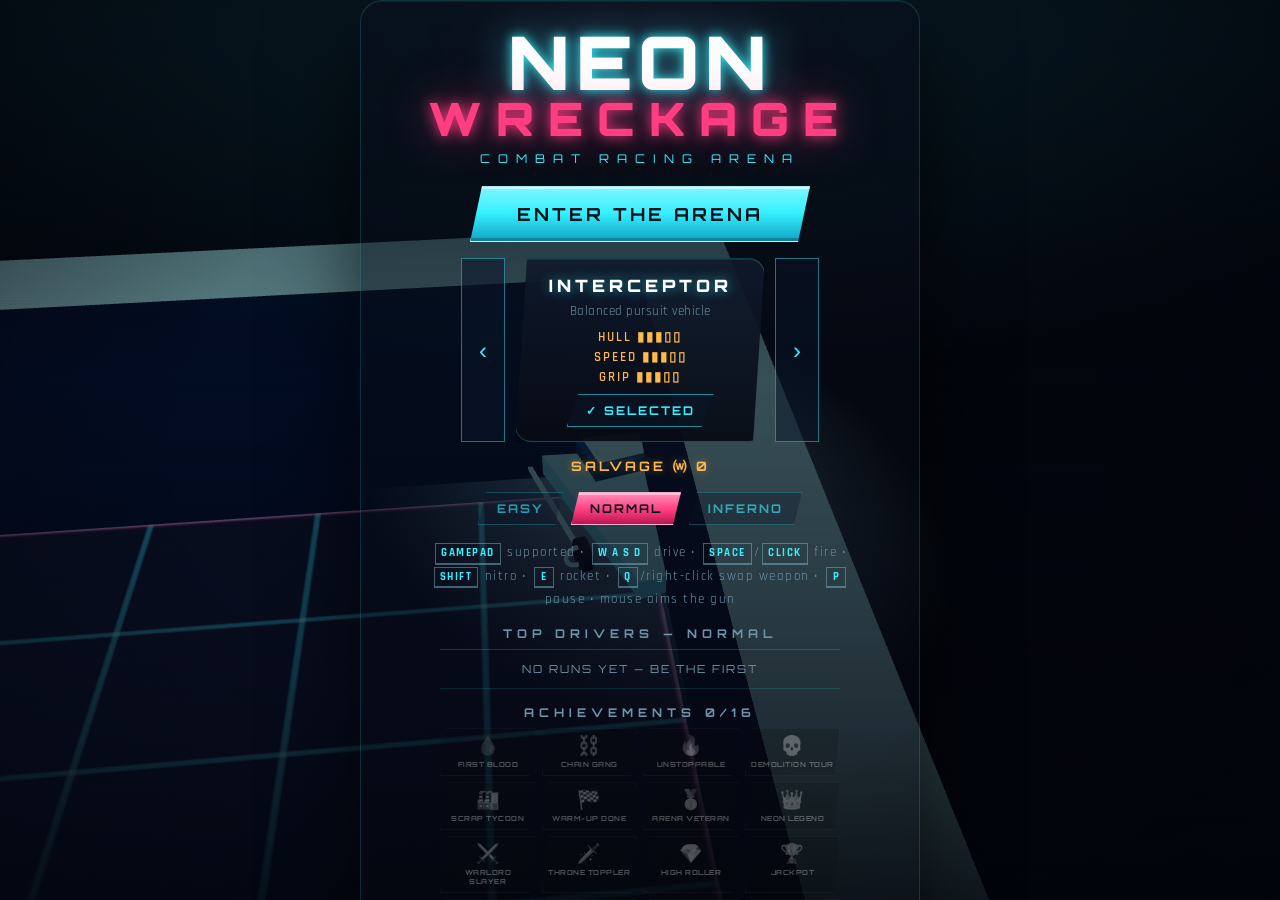
==== commit 594fb9b9: "NEON WRECKAGE: get the 3D layer to actually reach the screen The pipeline test boots the real game o" ====
--- a/index.html
+++ b/index.html
@@ -16,7 +16,30 @@
 <link rel="preconnect" href="https://fonts.googleapis.com">
 <link rel="preconnect" href="https://fonts.gstatic.com" crossorigin>
 <link href="https://fonts.googleapis.com/css2?family=Orbitron:wght@500;700;900&family=Rajdhani:wght@500;600;700&display=swap" rel="stylesheet">
-<link rel="stylesheet" href="css/style.css">
+<script>
+/* (?fresh=1) Unregister the service worker and drop every cache, then reload.
+   Added after a fix kept getting served from a stale cache, which made a real
+   bug look identical to a code bug. Now there is one URL that always wins. */
+(function () {
+  try {
+    if (!/[?&]fresh=1/.test(location.search)) return;
+    var done = function () {
+      if (window.caches && caches.keys) {
+        caches.keys()
+          .then(function (keys) { return Promise.all(keys.map(function (k) { return caches.delete(k); })); })
+          .then(function () { location.replace(location.pathname); })
+          .catch(function () { location.replace(location.pathname); });
+      } else { location.replace(location.pathname); }
+    };
+    if (navigator.serviceWorker && navigator.serviceWorker.getRegistrations) {
+      navigator.serviceWorker.getRegistrations()
+        .then(function (rs) { return Promise.all(rs.map(function (r) { return r.unregister(); })); })
+        .then(done).catch(done);
+    } else { done(); }
+  } catch (e) {}
+})();
+</script>
+<link rel="stylesheet" href="css/style.css?v=9">
 </head>
 <body>
 <div id="app">
@@ -168,8 +191,8 @@
 <script src="js/input.js"></script>
 <script src="js/platform.js"></script>
 <script src="vendor/three.min.js"></script>
-<script src="js/render3d.js"></script>
-<script src="js/game.js"></script>
+<script src="js/render3d.js?v=9"></script>
+<script src="js/game.js?v=9"></script>
 <script>
 if ('serviceWorker' in navigator) {
   window.addEventListener('load', function () {
--- a/css/style.css
+++ b/css/style.css
@@ -493,6 +493,12 @@
    canvas clears to transparent, so whatever the 2D renderer still
    draws (FX, bullets, health bars) composites over the 3D scene.
    ============================================================ */
+/* CRITICAL: canvas#game carries `background: var(--ink)`. A CSS background on a
+   canvas paints in front of anything behind it, so that opaque fill would hide
+   the WebGL canvas underneath completely: solid black, no cars. Drop it while
+   the 3D layer is live. */
+body.has3d canvas#game { background: transparent; }
+
 #gl {
   position: absolute; inset: 0;
   width: 100%; height: 100%;
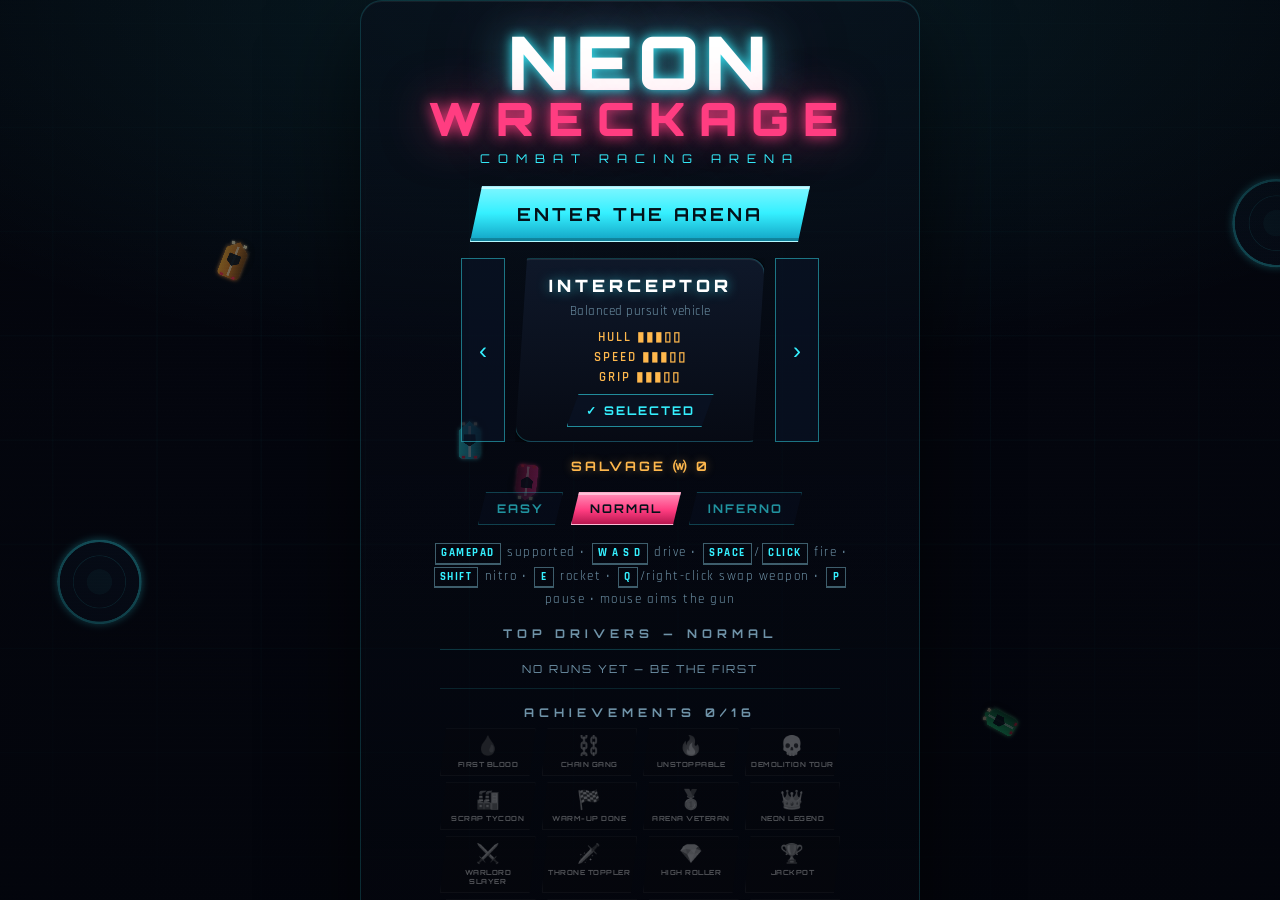
==== commit f73efd16: "NEON WRECKAGE: composite the 3D frame into the game canvas (one canvas) Three times in a row the sym" ====
--- a/index.html
+++ b/index.html
@@ -39,11 +39,10 @@
   } catch (e) {}
 })();
 </script>
-<link rel="stylesheet" href="css/style.css?v=9">
+<link rel="stylesheet" href="css/style.css?v=10">
 </head>
 <body>
 <div id="app">
-  <canvas id="gl" aria-hidden="true"></canvas>
   <canvas id="game"></canvas>
 
   <!-- ======================= IN-GAME HUD ======================= -->
@@ -191,8 +190,8 @@
 <script src="js/input.js"></script>
 <script src="js/platform.js"></script>
 <script src="vendor/three.min.js"></script>
-<script src="js/render3d.js?v=9"></script>
-<script src="js/game.js?v=9"></script>
+<script src="js/render3d.js?v=10"></script>
+<script src="js/game.js?v=10"></script>
 <script>
 if ('serviceWorker' in navigator) {
   window.addEventListener('load', function () {
--- a/css/style.css
+++ b/css/style.css
@@ -493,21 +493,8 @@
    canvas clears to transparent, so whatever the 2D renderer still
    draws (FX, bullets, health bars) composites over the 3D scene.
    ============================================================ */
-/* CRITICAL: canvas#game carries `background: var(--ink)`. A CSS background on a
-   canvas paints in front of anything behind it, so that opaque fill would hide
-   the WebGL canvas underneath completely: solid black, no cars. Drop it while
-   the 3D layer is live. */
-body.has3d canvas#game { background: transparent; }
-
-#gl {
-  position: absolute; inset: 0;
-  width: 100%; height: 100%;
-  display: none;              /* flipped to block by Render3D.setEnabled */
-  z-index: 0;
-  background: #04060f;
-  touch-action: none;
-}
-#game { z-index: 1; }
+/* The 3D view is composited into the game canvas itself (single canvas), so
+   there is no second layer and no stacking order to get wrong. */
 
 .icon-btn.off { opacity: 0.55; }
 .icon-btn.on3d {
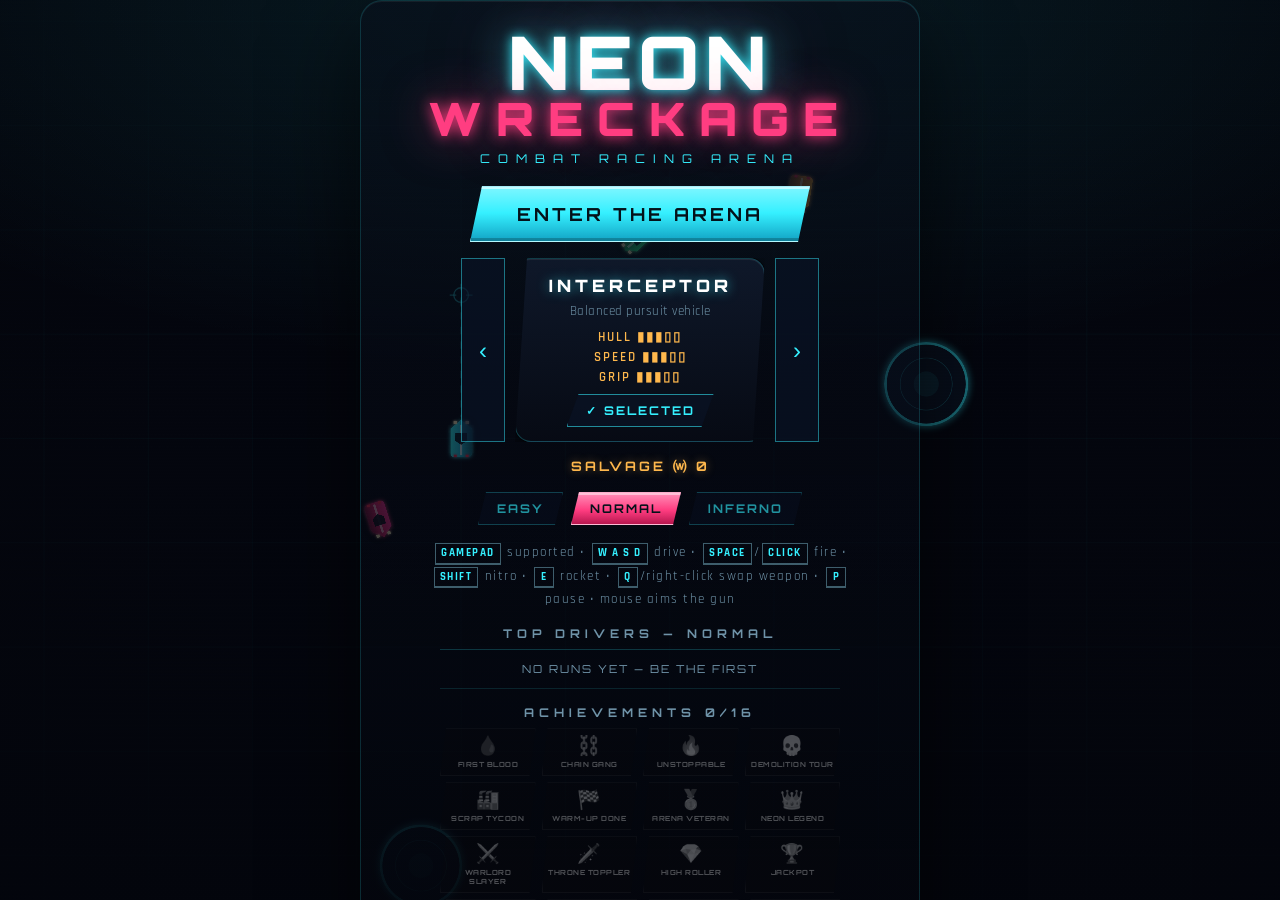
==== commit fe5273e9: "NEON WRECKAGE: touch aiming (aim pad + smarter assist + visible reticle) Reported: on Android the gu" ====
--- a/index.html
+++ b/index.html
@@ -39,7 +39,7 @@
   } catch (e) {}
 })();
 </script>
-<link rel="stylesheet" href="css/style.css?v=10">
+<link rel="stylesheet" href="css/style.css?v=11">
 </head>
 <body>
 <div id="app">
@@ -82,6 +82,14 @@
   <div id="touch-ui" class="hidden">
     <div id="stick-zone"></div>
     <div id="stick" class="hidden"><div id="stick-knob"></div></div>
+
+    <!-- AIM: the right half of the screen is an aim pad. Drag from anywhere on
+         it and the gun follows the drag direction; the gun also fires while you
+         hold it. Declared before the buttons so the buttons win the touch. -->
+    <div id="aim-zone"></div>
+    <div id="aim-stick" class="hidden"><div id="aim-knob"></div></div>
+    <div id="aim-hint"><span>AIM</span></div>
+
     <div id="btn-fire" class="tbtn"><span>FIRE</span></div>
     <div id="btn-rocket" class="tbtn small"><span>RKT</span></div>
     <div id="btn-boost" class="tbtn small"><span>NOS</span></div>
@@ -190,8 +198,8 @@
 <script src="js/input.js"></script>
 <script src="js/platform.js"></script>
 <script src="vendor/three.min.js"></script>
-<script src="js/render3d.js?v=10"></script>
-<script src="js/game.js?v=10"></script>
+<script src="js/render3d.js?v=11"></script>
+<script src="js/game.js?v=11"></script>
 <script>
 if ('serviceWorker' in navigator) {
   window.addEventListener('load', function () {
--- a/css/style.css
+++ b/css/style.css
@@ -643,3 +643,53 @@
   .car-card:hover, .btn:hover, .diff-btn:hover { transform: none; }
   .car-stats .fill, .stat-fill { transition: none; }
 }
+
+
+/* ============================================================
+   Touch aiming (twin-stick)
+   The right half of the screen is an aim pad: drag from wherever your thumb
+   lands and the turret follows the drag direction, firing while held. It is
+   declared before the action buttons in the DOM, so the buttons still win
+   touches that land on them.
+   ============================================================ */
+#aim-zone {
+  position: absolute; right: 0; top: 0; left: 48%; bottom: 0;
+  pointer-events: auto; touch-action: none;
+}
+#aim-stick {
+  position: absolute; width: 116px; height: 116px; margin: -58px 0 0 -58px;
+  border: 2px dashed rgba(255, 61, 129, 0.55); border-radius: 50%;
+  background: rgba(255, 61, 129, 0.07);
+  pointer-events: none; z-index: 3;
+  transition: opacity 0.12s ease;
+}
+#aim-knob {
+  position: absolute; left: 50%; top: 50%; width: 46px; height: 46px; margin: -23px 0 0 -23px;
+  border-radius: 50%; background: rgba(255, 61, 129, 0.35);
+  border: 2px solid rgba(255, 61, 129, 0.95);
+  box-shadow: 0 0 18px rgba(255, 61, 129, 0.6);
+}
+/* discoverability: a resting ring that shows the pad exists at all */
+#aim-hint {
+  position: absolute;
+  right: calc(46px + env(safe-area-inset-right));
+  top: 50%; transform: translateY(-50%);
+  width: 96px; height: 96px; border-radius: 50%;
+  border: 2px dashed rgba(255, 61, 129, 0.35);
+  background: radial-gradient(circle, rgba(255,61,129,0.10), transparent 70%);
+  display: flex; align-items: center; justify-content: center;
+  pointer-events: none; z-index: 2;
+  animation: aimPulse 2.6s ease-in-out infinite;
+}
+#aim-hint span {
+  font: 700 11px/1 var(--hud-font); letter-spacing: 3px;
+  color: rgba(255, 140, 180, 0.85); text-shadow: 0 0 10px rgba(255, 61, 129, 0.6);
+}
+#aim-hint.hidden { display: none; }
+@keyframes aimPulse {
+  0%, 100% { opacity: 0.55; transform: translateY(-50%) scale(1); }
+  50% { opacity: 0.9; transform: translateY(-50%) scale(1.05); }
+}
+/* the action buttons sit above the aim pad so they stay tappable */
+#touch-ui .tbtn { z-index: 4; }
+@media (prefers-reduced-motion: reduce) { #aim-hint { animation: none; } }
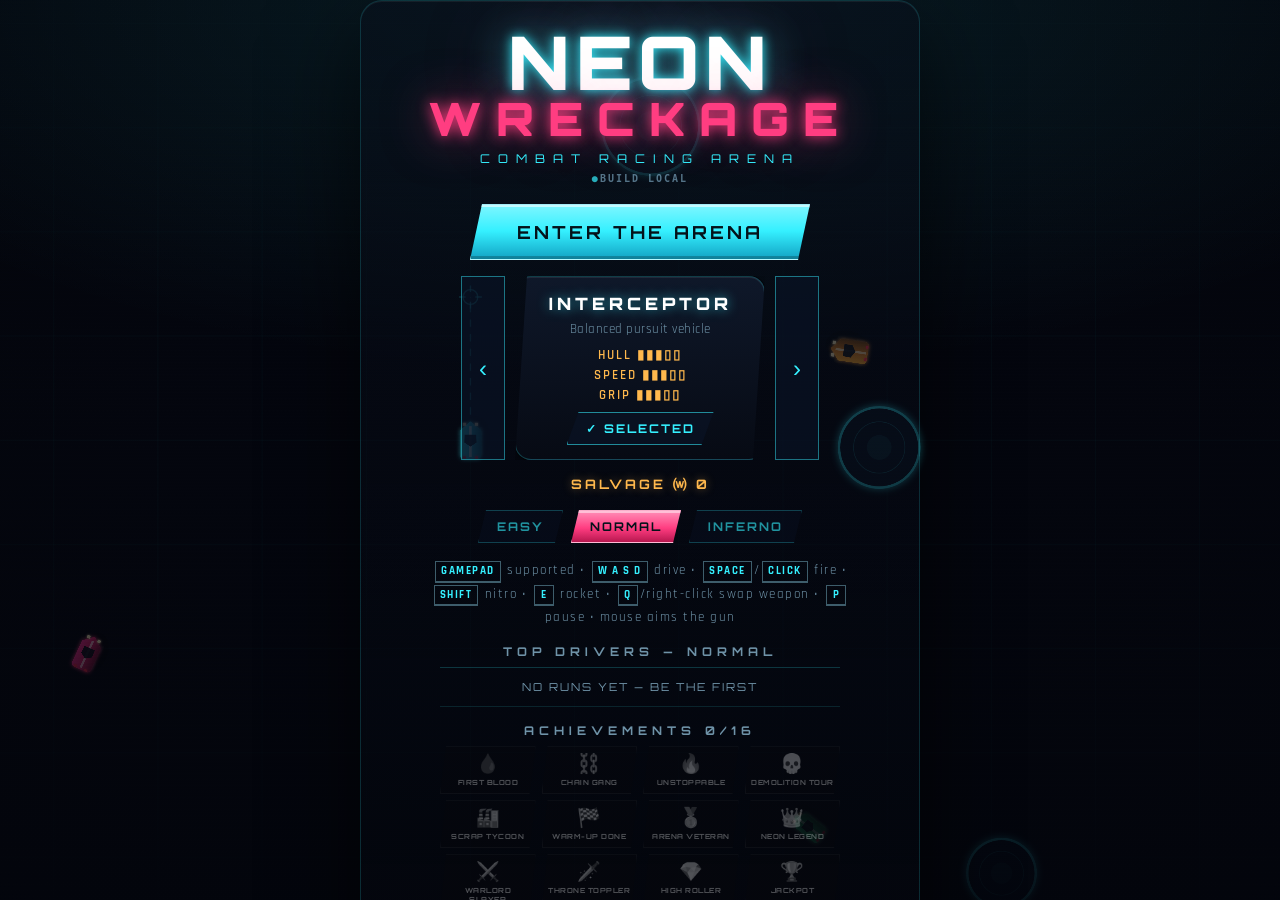
==== commit 52f76e57: "Android APK: the release had silently stopped updating The APK build itself worked on every run for " ====
--- a/index.html
+++ b/index.html
@@ -102,6 +102,7 @@
       <div class="logo-wrap">
         <h1 class="logo">NEON<span>WRECKAGE</span></h1>
         <p class="tagline">COMBAT RACING ARENA</p>
+        <p id="build-stamp" title="Which build is running">build local</p>
       </div>
       <button id="btn-play" class="btn primary big">ENTER THE ARENA</button>
       <div class="garage">
--- a/css/style.css
+++ b/css/style.css
@@ -693,3 +693,17 @@
 /* the action buttons sit above the aim pad so they stay tappable */
 #touch-ui .tbtn { z-index: 4; }
 @media (prefers-reduced-motion: reduce) { #aim-hint { animation: none; } }
+
+
+/* Build stamp: the one place that always answers "am I on the new version?".
+   The APK build rewrites this text with its commit SHA, so an old install is
+   obvious at a glance instead of being guessed at from behaviour. */
+#build-stamp {
+  margin-top: 8px;
+  font: 600 10px/1 ui-monospace, SFMono-Regular, Menlo, monospace;
+  letter-spacing: 2px;
+  color: rgba(150, 200, 230, 0.55);
+  text-transform: uppercase;
+  user-select: text; -webkit-user-select: text;
+}
+#build-stamp::before { content: '\25CF '; color: #35f0ff; opacity: 0.7; }
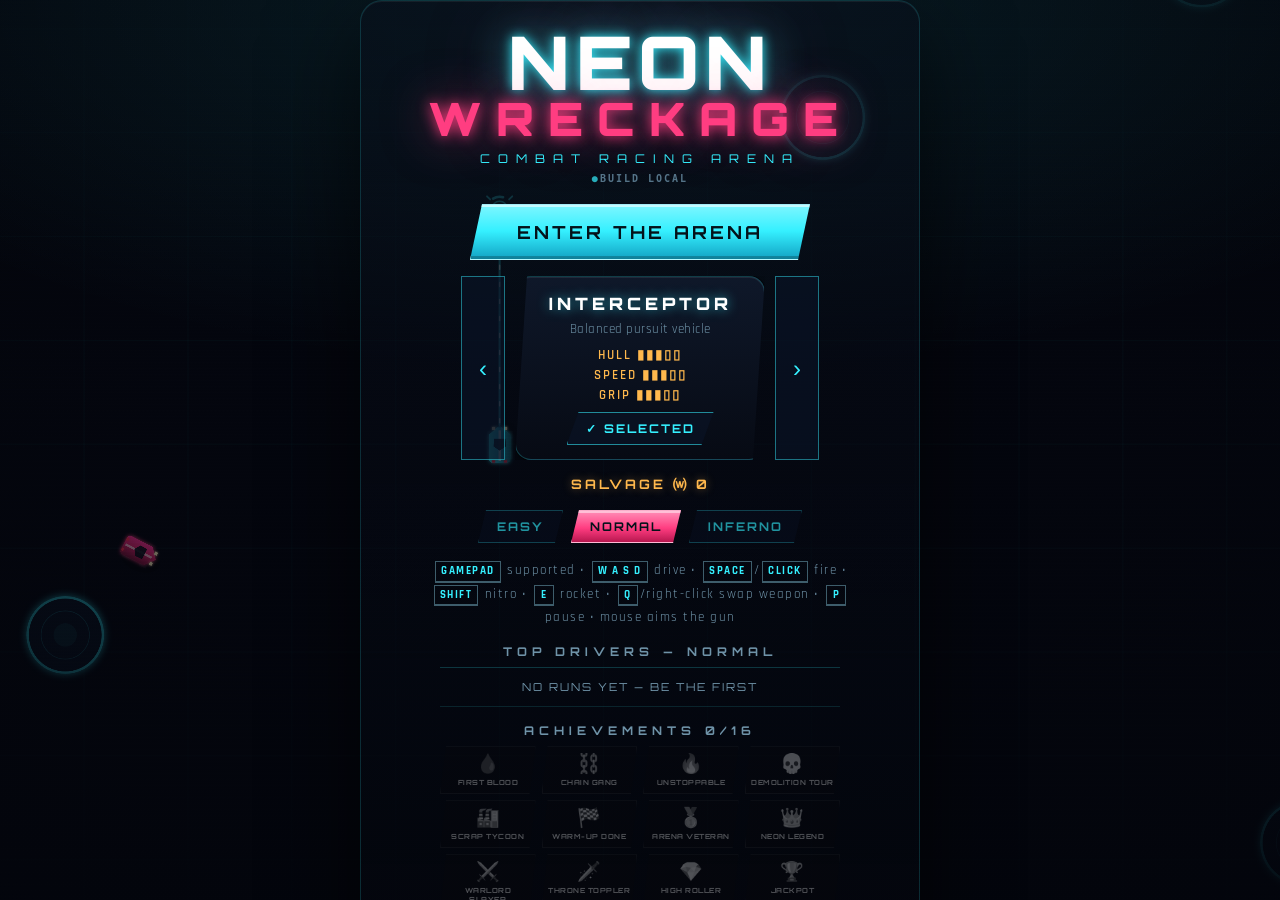
==== commit b41f1a78: "NEON WRECKAGE: a clearer, non-fading aim indicator Reported: the aim indicator fades out while playi" ====
--- a/index.html
+++ b/index.html
@@ -39,7 +39,7 @@
   } catch (e) {}
 })();
 </script>
-<link rel="stylesheet" href="css/style.css?v=11">
+<link rel="stylesheet" href="css/style.css?v=12">
 </head>
 <body>
 <div id="app">
@@ -87,7 +87,7 @@
          it and the gun follows the drag direction; the gun also fires while you
          hold it. Declared before the buttons so the buttons win the touch. -->
     <div id="aim-zone"></div>
-    <div id="aim-stick" class="hidden"><div id="aim-knob"></div></div>
+    <div id="aim-stick" class="hidden"><div id="aim-dir"></div><div id="aim-knob"></div></div>
     <div id="aim-hint"><span>AIM</span></div>
 
     <div id="btn-fire" class="tbtn"><span>FIRE</span></div>
@@ -199,8 +199,8 @@
 <script src="js/input.js"></script>
 <script src="js/platform.js"></script>
 <script src="vendor/three.min.js"></script>
-<script src="js/render3d.js?v=11"></script>
-<script src="js/game.js?v=11"></script>
+<script src="js/render3d.js?v=12"></script>
+<script src="js/game.js?v=12"></script>
 <script>
 if ('serviceWorker' in navigator) {
   window.addEventListener('load', function () {
--- a/css/style.css
+++ b/css/style.css
@@ -669,6 +669,32 @@
   border: 2px solid rgba(255, 61, 129, 0.95);
   box-shadow: 0 0 18px rgba(255, 61, 129, 0.6);
 }
+/* needle: points where the gun is actually facing, so the thumb position and
+   the firing direction are the same thing on screen */
+#aim-dir {
+  position: absolute; left: 50%; top: 50%; width: 46px; height: 3px;
+  margin: -1.5px 0 0 0; transform-origin: 0 50%;
+  background: linear-gradient(90deg, rgba(255,61,129,0.95), rgba(255,61,129,0.25));
+  border-radius: 2px;
+  box-shadow: 0 0 10px rgba(255, 61, 129, 0.8);
+}
+/* deadzone ring: inside this the pad ignores jitter from a resting thumb */
+#aim-stick::after {
+  content: ''; position: absolute; left: 50%; top: 50%;
+  width: 28px; height: 28px; margin: -14px 0 0 -14px;
+  border-radius: 50%; border: 1px dashed rgba(255, 61, 129, 0.35);
+}
+/* lock-on flash: the pad border goes gold the moment the shot will land */
+#aim-stick.on-target {
+  border-color: rgba(255, 210, 77, 0.95);
+  background: rgba(255, 210, 77, 0.10);
+  box-shadow: 0 0 22px rgba(255, 210, 77, 0.45);
+}
+#aim-stick.on-target #aim-knob {
+  border-color: rgba(255, 210, 77, 1);
+  background: rgba(255, 210, 77, 0.4);
+  box-shadow: 0 0 20px rgba(255, 210, 77, 0.75);
+}
 /* discoverability: a resting ring that shows the pad exists at all */
 #aim-hint {
   position: absolute;
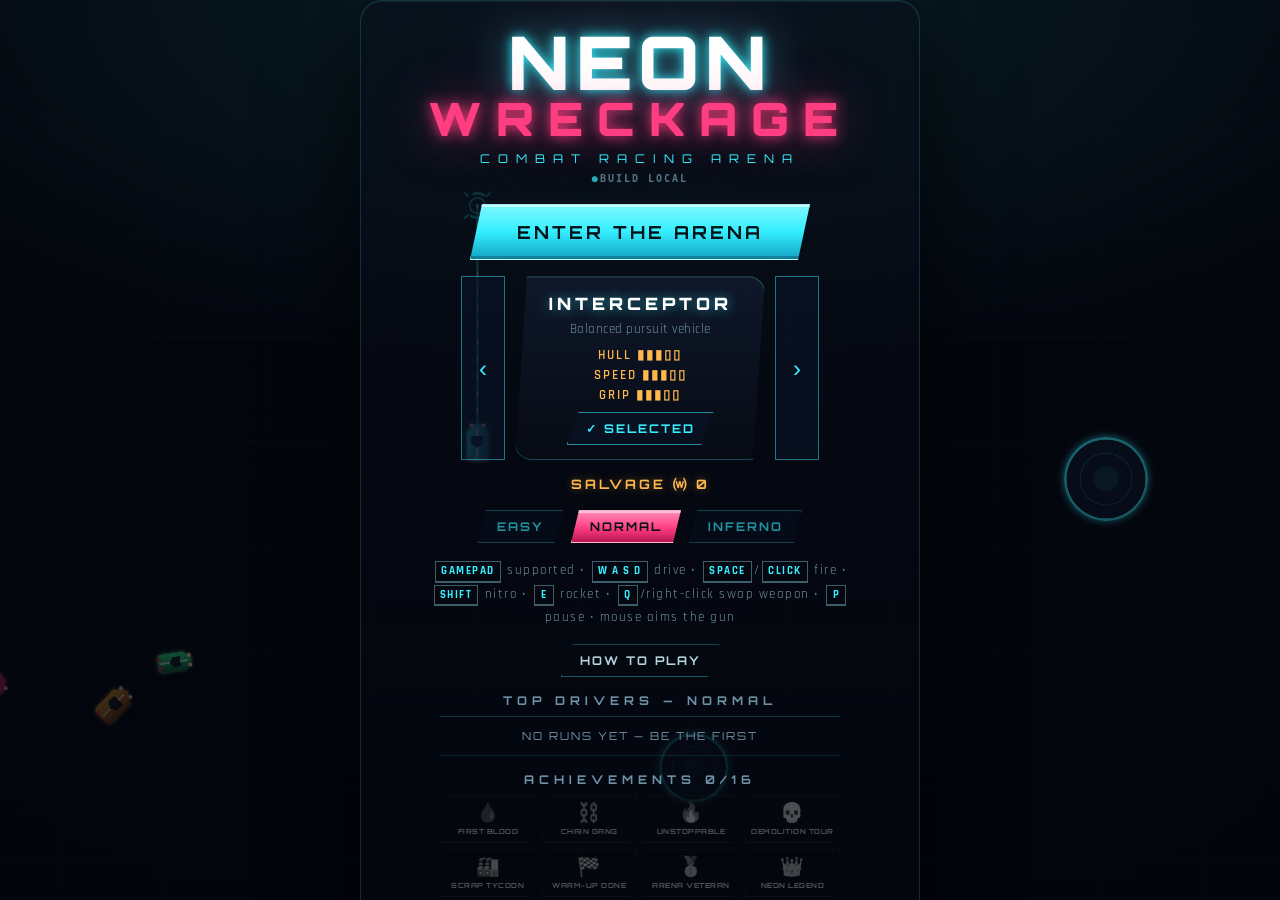
==== commit 170f5faf: "Polish for Play: first-run coaching, signed .aab build, cache bump - Add Coach: 3 action-gated steps" ====
--- a/index.html
+++ b/index.html
@@ -39,7 +39,7 @@
   } catch (e) {}
 })();
 </script>
-<link rel="stylesheet" href="css/style.css?v=12">
+<link rel="stylesheet" href="css/style.css?v=14">
 </head>
 <body>
 <div id="app">
@@ -71,6 +71,19 @@
       <button id="btn-pause" class="icon-btn" aria-label="Pause">&#10074;&#10074;</button>
     </div>
     <div id="offline-badge" class="hidden">&#9889; OFFLINE &mdash; PROGRESS SAVES LOCALLY</div>
+  </div>
+
+  <!-- First-run coaching. The Play listing gives a player about fifteen
+       seconds to understand the game; a controls list on the menu is not read.
+       These three hints appear over live play, one at a time, and each waits
+       for the action it is asking for. -->
+  <div id="coach" class="hidden">
+    <div id="coach-card">
+      <div id="coach-keys"></div>
+      <div id="coach-title"></div>
+      <div id="coach-body"></div>
+      <button id="coach-skip" type="button">SKIP</button>
+    </div>
   </div>
 
   <div id="banner"></div>
@@ -122,6 +135,7 @@
         <button class="diff-btn" data-diff="inferno">INFERNO</button>
       </div>
       <div id="controls-hint" class="hint"></div>
+      <button id="btn-coach" class="btn small-btn ghost" type="button">HOW TO PLAY</button>
       <div class="hs-block">
         <h2>TOP DRIVERS<span id="hs-diff-tag-start"></span></h2>
         <div id="start-highscores" class="hs-table"></div>
@@ -199,8 +213,8 @@
 <script src="js/input.js"></script>
 <script src="js/platform.js"></script>
 <script src="vendor/three.min.js"></script>
-<script src="js/render3d.js?v=12"></script>
-<script src="js/game.js?v=12"></script>
+<script src="js/render3d.js?v=14"></script>
+<script src="js/game.js?v=14"></script>
 <script>
 if ('serviceWorker' in navigator) {
   window.addEventListener('load', function () {
--- a/css/style.css
+++ b/css/style.css
@@ -733,3 +733,86 @@
   user-select: text; -webkit-user-select: text;
 }
 #build-stamp::before { content: '\25CF '; color: #35f0ff; opacity: 0.7; }
+
+
+/* ============================================================
+   First-run coaching
+   Sits low on the screen so it never covers the car or the reticle, and is
+   pointer-events:none so it can never eat a touch meant for the controls.
+   ============================================================ */
+#coach {
+  position: absolute; left: 50%; bottom: calc(18% + env(safe-area-inset-bottom));
+  transform: translateX(-50%);
+  z-index: 12; pointer-events: none;
+  display: flex; justify-content: center;
+  width: min(560px, 92vw);
+  transition: opacity 0.25s ease;
+}
+#coach.hidden { opacity: 0; visibility: hidden; }
+#coach-card {
+  width: 100%;
+  padding: 12px 16px 13px;
+  border-radius: 14px;
+  background: linear-gradient(180deg, rgba(10, 18, 32, 0.92), rgba(5, 9, 18, 0.94));
+  border: 1px solid rgba(53, 240, 255, 0.35);
+  box-shadow: 0 14px 40px rgba(0, 0, 0, 0.6), inset 0 1px 0 rgba(255, 255, 255, 0.07);
+  text-align: center;
+  animation: coachIn 0.32s cubic-bezier(.2,.9,.3,1.2);
+}
+@keyframes coachIn {
+  from { opacity: 0; transform: translateY(10px) scale(0.97); }
+  to { opacity: 1; transform: none; }
+}
+#coach-keys {
+  font: 700 11px/1 var(--hud-font);
+  letter-spacing: 3px;
+  color: #35f0ff;
+  margin-bottom: 7px;
+  text-shadow: 0 0 10px rgba(53, 240, 255, 0.6);
+}
+#coach-title {
+  font: 900 17px/1.2 var(--hud-font);
+  letter-spacing: 2px;
+  color: #fff;
+  margin-bottom: 5px;
+}
+#coach-body {
+  font: 600 13px/1.45 var(--body-font);
+  color: rgba(200, 220, 240, 0.85);
+}
+#coach-skip {
+  margin-top: 9px;
+  padding: 5px 14px;
+  font: 700 10px/1 var(--hud-font);
+  letter-spacing: 2px;
+  color: rgba(180, 210, 230, 0.8);
+  background: rgba(255, 255, 255, 0.06);
+  border: 1px solid rgba(255, 255, 255, 0.16);
+  border-radius: 999px;
+  pointer-events: auto;
+  cursor: pointer;
+  transition: background 0.15s ease, color 0.15s ease;
+}
+#coach-skip:hover { background: rgba(53, 240, 255, 0.14); color: #eaffff; }
+#coach-skip:active { transform: scale(0.96); }
+.btn.ghost {
+  background: transparent;
+  border: 1px solid rgba(53, 240, 255, 0.35);
+  color: rgba(200, 235, 245, 0.9);
+}
+.btn.ghost:hover { background: rgba(53, 240, 255, 0.10); }
+
+/* the step counter, so it reads as a short sequence rather than a nag */
+#coach::after {
+  content: attr(data-step);
+  position: absolute; right: 10px; bottom: 6px;
+  font: 700 9px/1 var(--hud-font); letter-spacing: 2px;
+  color: rgba(120, 170, 200, 0.55);
+}
+@media (max-width: 560px) {
+  #coach-title { font-size: 15px; }
+  #coach-body { font-size: 12px; }
+}
+@media (prefers-reduced-motion: reduce) {
+  #coach-card { animation: none; }
+}
